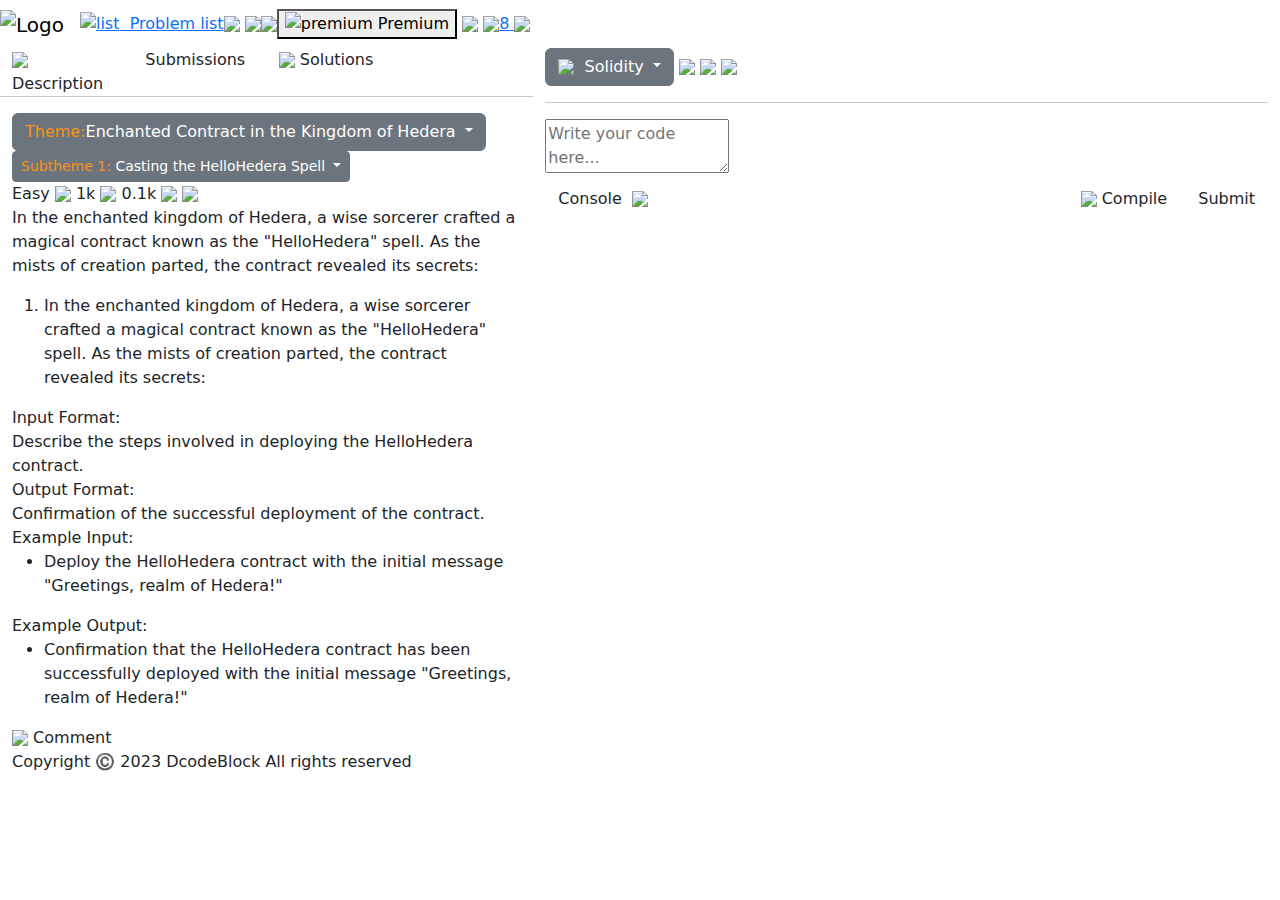
==== compiler-page/index.html @ 81d2f535 "Create index.html" ====
<!DOCTYPE html>
<html lang="en">
<head>
  <meta charset="UTF-8">
  <meta http-equiv="X-UA-Compatible" content="IE=edge">
  <meta name="viewport" content="width=device-width, initial-scale=1.0, shrink-to-fit=no">
  <link rel="preconnect" href="https://fonts.googleapis.com">
<link rel="preconnect" href="https://fonts.gstatic.com" crossorigin>
<link href="https://fonts.googleapis.com/css2?family=Poppins:ital,wght@0,100;0,200;0,300;0,400;0,500;0,600;0,700;0,800;0,900;1,100;1,200;1,300;1,400;1,500;1,600;1,700;1,800;1,900&display=swap" rel="stylesheet">

<link rel="preconnect" href="https://fonts.googleapis.com">
<link rel="preconnect" href="https://fonts.gstatic.com" crossorigin>
<link href="https://fonts.googleapis.com/css2?family=Roboto:ital,wght@0,100;0,300;0,400;0,500;0,700;0,900;1,100;1,300;1,400;1,500;1,700;1,900&display=swap" rel="stylesheet">

<link rel="preconnect" href="https://fonts.googleapis.com">
<link rel="preconnect" href="https://fonts.gstatic.com" crossorigin>
<link href="https://fonts.googleapis.com/css2?family=Azeret+Mono:ital,wght@0,100..900;1,100..900&family=Roboto:ital,wght@0,100;0,300;0,400;0,500;0,700;0,900;1,100;1,300;1,400;1,500;1,700;1,900&display=swap" rel="stylesheet">

<link href="https://cdn.jsdelivr.net/npm/bootstrap@5.3.3/dist/css/bootstrap.min.css" rel="stylesheet" integrity="sha384-QWTKZyjpPEjISv5WaRU9OFeRpok6YctnYmDr5pNlyT2bRjXh0JMhjY6hW+ALEwIH" crossorigin="anonymous">

<script src="https://cdn.jsdelivr.net/npm/@popperjs/core@2.11.8/dist/umd/popper.min.js" integrity="sha384-I7E8VVD/ismYTF4hNIPjVp/Zjvgyol6VFvRkX/vR+Vc4jQkC+hVqc2pM8ODewa9r" crossorigin="anonymous"></script>
<script src="https://cdn.jsdelivr.net/npm/bootstrap@5.3.3/dist/js/bootstrap.min.js" integrity="sha384-0pUGZvbkm6XF6gxjEnlmuGrJXVbNuzT9qBBavbLwCsOGabYfZo0T0to5eqruptLy" crossorigin="anonymous"></script>
<script src="https://code.jquery.com/jquery-3.5.1.slim.min.js"></script>
<script src="https://cdn.jsdelivr.net/npm/@popperjs/core@2.5.3/dist/umd/popper.min.js"></script>
<script src="https://stackpath.bootstrapcdn.com/bootstrap/4.5.2/js/bootstrap.min.js"></script>

<link rel="stylesheet" href="style.css">
  <title>Compiler</title>
</head>
<body>

  <nav class="navbar navbar-expand-md bg-custom">
    <a class="navbar-brand py-0" href="#"><img src="img/dcbLogo 1.svg" alt="Logo"></a>
    <a href="#" class="probList"><span><img src="img/list.svg" alt="list"></span>&nbsp;&nbsp;Problem list</a>
    <div class="navigation">
    <a href="#" class="naviBut"><img src="img/Left.svg"></a>
    <a href="#" class="naviBut"><img src="img/right.svg"></a>
    </div>
    <a href="#" class="shuffle"><img src="img/suffle.svg"></a>

  <div class="col-6  rightNav ">
    <button class="premium d-none d-xl-inline"><span><img src="img/mdi_crown.svg" alt="premium"></span>&nbsp;Premium</button>
    <a href="#" class="trio"><img src="img/iconoir_bell.svg"></a>
    <a href="#" class="trio"><img src="img/streak.svg"><span>8</span> </a>
    <a href="#" class="trio d-none d-lg-inline"><img src="img/user.svg"></a>
  </div>
  </nav>


<section class="container-fluid compiler-page">
  <div class="row">
      <!-- Left Section for Questions -->
      <div class="col-md-5 questions-section ">
        <div class="row navi">
          <div class="col-3 align-item-center nav-op"><img src="img/description.svg"><span> Description</span> </div>
          <div class="col-3 nav-op">Submissions</div>
          <div class="col-3 align-item-center nav-op no-left-margin">
            <img src="img/greentick.svg"><span> Solutions</span></div>
          <hr>
        </div>

<div id="questionList" class="dropdown">
  <a class="btn btn-secondary dropdown-toggle" href="#" role="button" data-bs-toggle="dropdown" aria-expanded="false">
    <span style="color:#F7931A">Theme:</span>Enchanted Contract in the Kingdom of Hedera
  </a>

  <ul class="dropdown-menu">
    <li><a class="ques-item" href="#"><span style="color:#F7931A">Theme:</span> The Hedera Odyssey</a></li>
    <li><a class="ques-item" href="#"><span style="color:#F7931A">Theme:</span> The Lost Treasures of Hedera</a></li>
    <li><a class="ques-item" href="#"><span style="color:#F7931A">Theme:</span> The Quest for Harmony</a></li>
    <li><a class="ques-item" href="#"><span style="color:#F7931A">Theme:</span> Hedera's Last Stand</a></li>
  </ul>
</div>

<div id="subthemeList" class="btn-group">
  <button class="btn btn-secondary btn-sm dropdown-toggle" type="button" data-bs-toggle="dropdown" aria-expanded="false">
    <span style="color:#F7931A">Subtheme 1:</span> Casting the HelloHedera Spell
  </button>
  <ul class="dropdown-menu">
    <li><a class="sub-item" href="#"><span style="color:#F7931A">Subtheme 2:</span> Unlocking the Incantation</a></li>
    <li><a class="sub-item" href="#"><span style="color:#F7931A">Subtheme 3:</span> Weaving New Enchantments</a></li>
    <li><a class="sub-item" href="#"><span style="color:#F7931A">Subtheme 4:</span> Guardians of the Spell</a></li>
  </ul>
</div>
<div class="ratings align-item-center">
  <span class="difficulty">Easy</span>
  <span class="rateLike"><img src="img/like.svg"> 1k</span>
  <span class="rate"><img src="img/dislike.svg"> 0.1k</span>
  <span class="star"><img src="img/star.svg"></span>
  <span class="share"><img src="img/share.svg"></span>
</div>

<div class="Statement">
  <p>In the enchanted kingdom of Hedera, a wise sorcerer crafted a magical contract known as the "HelloHedera" spell. As the mists of creation parted, the contract revealed its secrets:</p>
</div>
<div class="quesHead">
  <ol>
  <li>In the enchanted kingdom of Hedera, a wise sorcerer crafted a magical contract known as the "HelloHedera" spell. As the mists of creation parted, the contract revealed its secrets:</li>
</ol>
</div>
<div class="adjust">
<div class="part">
  <div class="head">Input Format:</div>
  <div class="description">Describe the steps involved in deploying the HelloHedera contract.</div>
</div>

<div class="part">
  <div class="head">Output Format:</div>
  <div class="description">Confirmation of the successful deployment of the contract.</div>
</div>

<div class="part">
  <div class="head">Example Input:</div>
  <ul class="description">
    <li>Deploy the HelloHedera contract with the initial message "Greetings, realm of Hedera!"</li>
  </ul>
</div>

<div class="part">
  <div class="head">Example Output:</div>
</div>
<ul class="description">
  <li>Confirmation that the HelloHedera contract has been successfully deployed with the initial message "Greetings, realm of Hedera!"</li>
</ul>

<div class="comment">
  <img src="img/comment.svg"><span> Comment</span>
</div>
<div class="footer">
  <p>Copyright ©️ 2023 DcodeBlock All rights reserved</p>
</div>
</div>

</div>

<div class="col-md-7 code-console-section">
<div class="row">
  <!-- <div class="col-md-6"> -->
    <div class="code-section">
      <div class="topGrp">
        <span class="dropdown" id="language">
          <a class="btn btn-secondary dropdown-toggle" href="#" role="button" data-bs-toggle="dropdown" aria-expanded="false">
            <img src="img/Solidity logo.svg"><span class="lang"> &nbsp;Solidity</span>
          </a>
          <ul class="dropdown-menu">
            <li><a class="dropdown-item" href="#">1</a></li>
            <li><a class="dropdown-item" href="#">2</a></li>
            <li><a class="dropdown-item" href="#">3</a></li>
          </ul>
        </span>
        <span class="naviButts">
          <a class="but" href="#"><img src="img/save.svg"></a>
          <a class="but" href="#"><img src="img/redo.svg"></a>
          <a class="but" href="#"><img src="img/fullscreen.svg"></a>
        </span>
      </div>
      <hr>
      <textarea class="code-editor" placeholder="Write your code here..."></textarea>
    </div>

<div class="console-section d-flex justify-content-between">
  <button id="console-button" class="btn btn-transparent align-items-center" type="button" data-bs-toggle="offcanvas" data-bs-target="#offcanvasBottom" aria-controls="offcanvasBottom">
      Console&nbsp;&nbsp;<img src="img/v.svg">
  </button>
  <span class="offcanvas offcanvas-bottom" tabindex="-1" id="offcanvasBottom" aria-labelledby="offcanvasBottomLabel">
      <div class="offcanvas-header">
          <h5 class="offcanvas-title" id="offcanvasBottomLabel">Console</h5>
          <button type="button" class="btn-close" data-bs-dismiss="offcanvas" aria-label="Close"></button>
      </div>
      <textarea class="console-editor"></textarea>
  </span>
  <span class="grpButtons">
      <span>
          <button type="button" class="btn btn-custom" data-bs-toggle="offcanvas" data-bs-target="#offcanvasCompile" aria-controls="offcanvasCompile">
              <img src="img/run.svg">&nbsp;Compile
          </button>
          <div class="offcanvas offcanvas-bottom" tabindex="-1" id="offcanvasCompile" aria-labelledby="offcanvasCompileLabel">
              <div class="offcanvas-header">
                  <h5 class="offcanvas-title" id="offcanvasCompileLabel">Test-cases verification</h5>
                  <button type="button" class="btn-close" data-bs-dismiss="offcanvas" aria-label="Close"></button>
              </div>
              <div class="offcanvas-body testcase">
                  1st test-case has been successfully executed...<br>
                  2nd test-case has been successfully executed...<br>
                  3rd test-case has been successfully executed...<br>
                  4th test-case has been successfully executed.
              </div>
          </div>
      </span>

          <span>
              <button type="button" class="btn btn-submit">Submit</button>
          </span>
      </span>
  </div>

  </div>
</div>

</div>
  </div>
</section>
<script>
  document.addEventListener('DOMContentLoaded', function() {
    const navOps = document.querySelectorAll('.nav-op');

    // Add click event listener to each nav-op element
    navOps.forEach(function(navOp) {
      navOp.addEventListener('click', function() {
        // Remove 'active' class from all nav-op elements
        navOps.forEach(function(element) {
          element.classList.remove('active');
        });

        this.classList.add('active');
      });
    });
  });
</script>

</body>
</html>
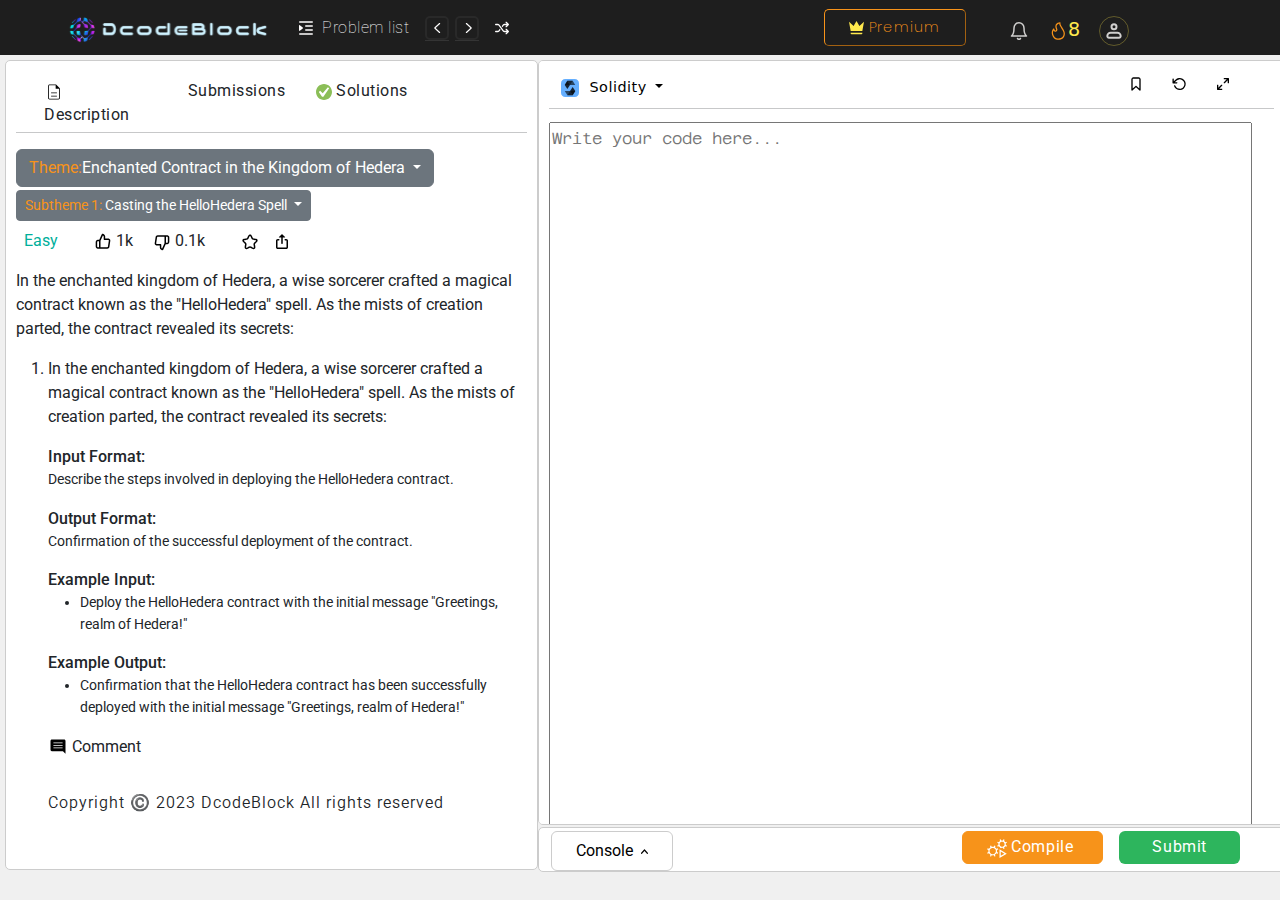
==== commit bc7d933d: "Update index.html" ====
--- a/compiler-page/index.html
+++ b/compiler-page/index.html
@@ -180,9 +180,9 @@
                   <button type="button" class="btn-close" data-bs-dismiss="offcanvas" aria-label="Close"></button>
               </div>
               <div class="offcanvas-body testcase">
-                  1st test-case has been successfully executed...<br>
-                  2nd test-case has been successfully executed...<br>
-                  3rd test-case has been successfully executed...<br>
+                  1st test-case has been successfully executed..<br>
+                  2nd test-case has been successfully executed..<br>
+                  3rd test-case has been successfully executed..<br>
                   4th test-case has been successfully executed.
               </div>
           </div>
--- a/compiler-page/style.css
+++ b/compiler-page/style.css
@@ -0,0 +1,352 @@
+body{
+  background-color: #F0F0F0;
+}
+a {
+  color: inherit;
+  text-decoration: none;
+}
+.navbar{
+  display: flex;
+  align-items: center;
+}
+
+.bg-custom{
+  background-color: #1E1E1E;
+  height: 55px;
+}
+
+.navbar-brand img {
+  margin-left:2em;
+  width: 100%;
+  height: 40px;
+}
+
+.probList{
+  font-family: "Roboto", sans-serif;
+  font-weight: 100;
+  letter-spacing: 0.5px;
+  color:white;
+  display: flex;
+  align-items: center;
+  padding-left:2em;
+}
+.navigation{
+  padding:0 1em;
+}
+
+.naviBut img {
+    box-shadow: 0 0.2px 0.2px rgba(255, 255, 255, 0.5);
+  }
+
+.rightNav{
+  display: flex;
+  justify-content: flex-end;
+}
+
+.premium{
+  background-color: transparent;
+  border-width: 1px;
+  border-color: #F7931A;
+  font-family: "Poppins", sans-serif;
+  font-style: normal;
+  font-weight: 200;
+  letter-spacing: 1px;
+  font-size: 0.9em;
+  color: #F7931A;
+  border-radius: 5px;
+  padding: 0 1.7em;
+  margin-right: 3em;
+}
+
+.premium:hover{
+  background-color: #ffe0bb3e;
+  border-width: 1px;
+  border-color: #F7931A;
+  font-family: "Poppins", sans-serif;
+  font-style: normal;
+  font-weight: 200;
+  letter-spacing: 1px;
+  font-size: 0.91em;
+  transition: all 0.4s;
+  color: #FFE94D;
+  border-radius: 5px;
+  padding: 0 1.7em;
+  margin-right: 3em;
+}
+
+.trio{
+  padding-right:1em;
+  margin-top: 0.4em;
+  color: #FFE94D;
+  font-size:1.2em;
+}
+
+.compiler-page {
+  margin:5px;
+}
+.questions-section {
+  font-family: "Roboto", sans-serif;
+  font-weight: normal;
+  border: 1px solid #ccc;
+  background-color: #fff;
+  border-radius: 5px;
+  padding: 10px;
+  margin-bottom: 20px;
+  overflow: auto;
+  /* resize: horizontal; Enable horizontal resizing */
+  overflow: auto; /* Enable scrolling when resized */
+  min-width: 200px; /* Set a minimum width */
+  height: 90vh;
+}
+.code-section{
+  border: 1px solid #ccc;
+  background-color: #fff;
+  border-radius: 5px;
+  padding: 10px;
+  margin-bottom: 2px;
+  overflow: auto;
+  /* resize: horizontal; Enable horizontal resizing */
+  overflow: auto; /* Enable scrolling when resized */
+  min-width: 200px; /* Set a minimum width */
+  height: 85vh;
+}
+.code-editor {
+  font-family: "Azeret Mono", monospace;
+  font-optical-sizing: 14px;
+  font-weight: 300;
+  line-height: 1.8;
+  font-style: normal;
+  width: calc(100% - 22px); /* Adjust width to account for padding and borders */
+  height: calc(100% - 22px); /* Adjust height to account for padding and borders */
+  resize: none; /* Disable resizing within the textarea */
+
+}
+
+.navi{
+  margin:0.5em 0 0 0;
+}
+
+hr{
+  margin-top: 1em;
+}
+.nav-op{
+  font-family: "Roboto", sans-serif;
+  font-weight: normal;
+  letter-spacing: 0.5px;
+  text-align: justify;
+  margin: 0 0 0.3em 1em;
+  cursor: pointer;
+
+}
+
+.nav-op:hover {
+  font-family: "Roboto", sans-serif;
+  font-weight: normal;
+  letter-spacing: 0.7px;
+  text-align: justify;
+  margin: 0 0 0 1em;
+  text-decoration: underline;
+  text-decoration-thickness: 0.25em;
+  text-underline-offset: 0.5em;
+  text-decoration-color: rgba(134, 134, 134, 0.5);
+  text-decoration-skip-ink: none;
+  cursor: pointer;
+  transition: underline 1s ease-in-out;
+}
+
+.no-left-margin {
+  margin-left: 0;
+  padding-left: 1;
+}
+.no-left-margin:hover {
+  margin-left: 0;
+  padding-left: 1;
+}
+
+.active {
+  text-decoration: underline;
+  text-decoration-thickness: 0.3em;
+  text-underline-offset: 0.5em;
+  text-decoration-color: rgba(134, 134, 134, 0.5);
+}
+
+#questionList{
+  margin-bottom: 0.2em;
+  background-color:transparent;
+  font-family: "Roboto", sans-serif;
+  font-weight: normal;
+  font-size: 1em;
+}
+.ques-item, .sub-item{
+  font-family: "Roboto", sans-serif;
+  font-weight: normal;
+  font-size: 0.9em;
+}
+
+.ratings{
+  padding: 0.5em 0 1em 0.5em;
+  font-weight: 400;
+}
+.difficulty{
+  color: #00AF9B;
+}
+
+.rateLike{
+  margin-left: 2em;
+  cursor: pointer;
+}
+.rate{
+  margin-left:1em;
+  cursor: pointer;
+}
+.star{
+  margin-left: 2em;
+  cursor: pointer;
+}
+.share{
+  margin-left:0.7em;
+  cursor: pointer;
+}
+.Statement, .quesHead{
+  font-size: 1em;
+}
+.adjust{
+  margin-left: 2em;
+}
+.part{
+  margin-top: 1em;
+}
+.head{
+  font-weight:500;
+}
+.description{
+  margin-top:0;
+  padding-top: 0;
+  font-size: 0.9em;
+  font-weight:400;
+}
+.footer{
+  letter-spacing: 1px;
+  padding-top:2em;
+  font-size:1em;
+  font-weight:350;
+}
+.code-section .dropdown-toggle.btn-secondary{
+    background-color: transparent;
+    border: none;
+    color: #000;
+    letter-spacing: 0.5px;
+    font-size: 0.9em;
+    font-weight: 300;
+}
+
+.dropdown-item{
+  letter-spacing: 0.5px;
+  font-size: 0.9em;
+  font-weight: 300;
+}
+
+.topGrp {
+  display: flex;
+  justify-content: space-between;
+  align-items: flex-start;
+}
+
+.code-section .dropdown, .naviButts {
+  display: inline;
+}
+
+.naviButts{
+  margin-right:2em;
+}
+.but{
+  padding:0 0.7em;
+}
+
+.code-section hr{
+  margin:0.2em 0 0.8em 0;
+}
+
+.console-section{
+  font-family: "Roboto", sans-serif;
+  font-weight: normal;
+  letter-spacing: 1px;
+border: 1px solid #ccc;
+background-color: #fff;
+border-radius: 5px;
+min-width: 200px;
+height: 5vh;
+}
+
+.btn-transparent {
+  margin-top: 0.2em;;
+  background-color: transparent;
+  border: solid 1px #ccc;
+  padding:0.2em 1.5em;
+  color: #000; /* Set your desired text color */
+}
+
+.btn-transparent:hover {
+  color: #333;
+  border: solid 1px #333;
+  padding:0.2em 1.5em;
+}
+.offcanvas-header{
+  padding-bottom: 2px;
+}
+
+.btn-custom {
+  background-color: #F7931A;
+  padding:0.2em 1.8em 0.2em 1.5em;
+  margin-top: 0.2em;
+  border-color: #F7931A;
+  letter-spacing: 0.6px;
+  color: #fff; /* Text color */
+}
+.btn-custom:hover {
+  background-color: #E88200; /* Change color on hover */
+  border-color: #E88200;
+  margin-top: 0.2em;
+  padding:0.2em 1.8em 0.2em 1.5em;
+  color:#F0F0F0;
+  letter-spacing: 0.8px;
+}
+
+.btn-submit {
+  background-color: #2DB55D;
+  padding:0.2em 2em;
+  margin-top: 0.2em;
+  letter-spacing: 0.6px;
+  margin-left: 0.7em;
+  color: #fff; /* Text color */
+}
+.btn-submit:hover {
+  background-color: #2b8f4e; /* Change color on hover */
+  padding:0.2em 2em;
+  margin-top: 0.2em;
+  color:#F0F0F0;
+  letter-spacing: 0.8px;
+}
+.console-editor {
+  font-family: "Azeret Mono", monospace;
+  font-optical-sizing: 14px;
+  font-weight: 300;
+  line-height: 1.8;
+  font-style: normal;
+  width: calc(100% - 22px);
+  height: calc(100% - 22px);
+  resize: none;
+  margin-left: 1em;
+}
+.grpButtons{
+  margin-right: 2em;
+}
+.testcase{
+  font-family: "Azeret Mono", monospace;
+  font-optical-sizing: 14px;
+  font-weight: 300;
+  line-height: 1.8;
+  font-style: normal;
+  color: #2b8f4e;
+}
+
